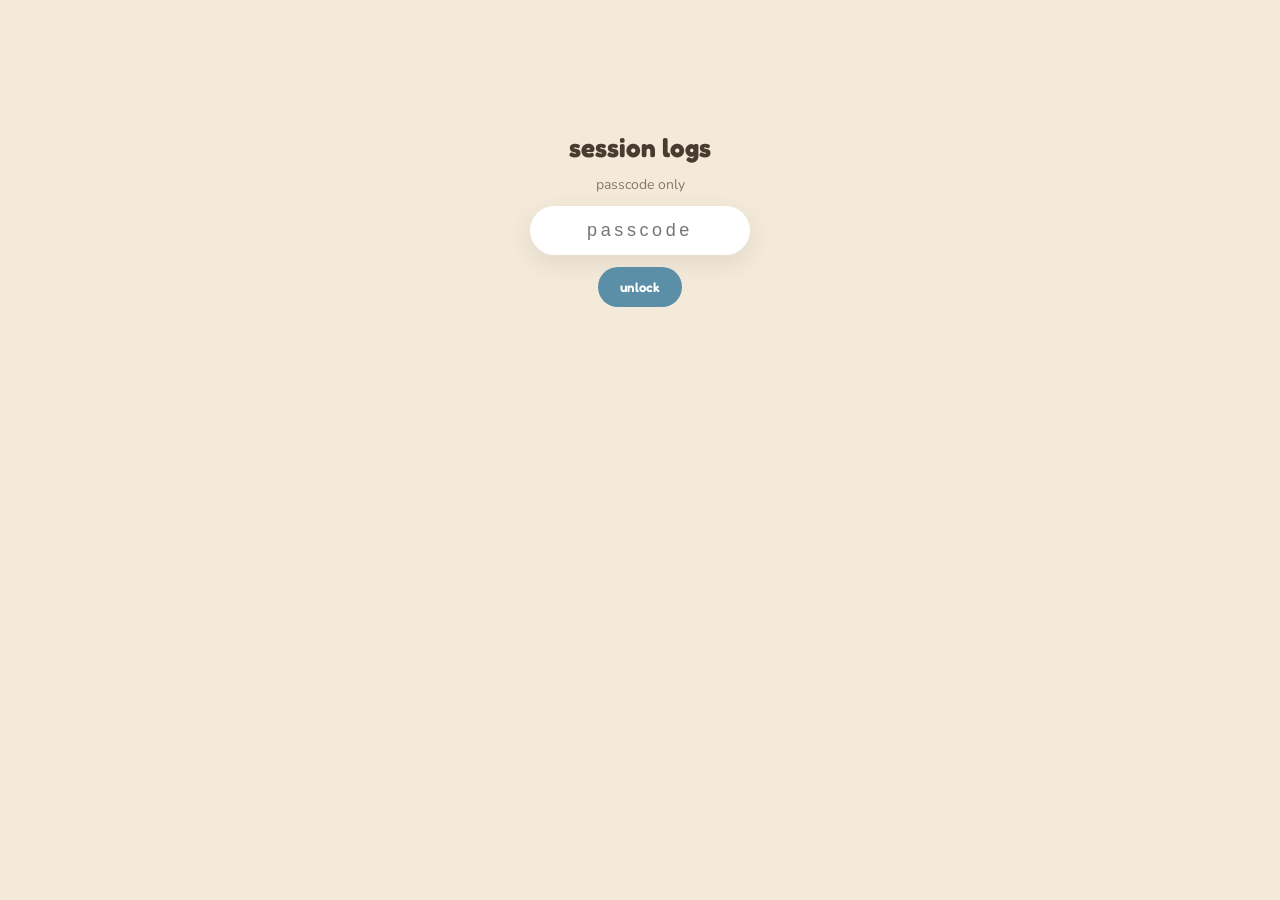
==== admin.html @ 88c5402f "Add session analytics and admin dashboard (passcode 0909)" ====
<!DOCTYPE html>
<html lang="en">
<head>
<meta charset="UTF-8">
<meta name="viewport" content="width=device-width, initial-scale=1.0">
<meta name="robots" content="noindex, nofollow">
<title>session logs</title>
<link rel="icon" href="https://adamnibosh.github.io/for-kasya-tersayang/favicon.svg" type="image/svg+xml">
<link href="https://fonts.googleapis.com/css2?family=Nunito:wght@400;600;700&family=Fredoka:wght@500;600&display=swap" rel="stylesheet">
<link rel="stylesheet" href="admin.css">
</head>
<body>
  <div class="admin-wrap">
    <section id="adminLock" class="admin-lock">
      <h1>session logs</h1>
      <p class="sub">passcode only</p>
      <input type="password" id="adminCode" inputmode="numeric" maxlength="8" placeholder="passcode" autocomplete="off">
      <button type="button" id="adminUnlock">unlock</button>
      <p class="err" id="adminErr" hidden>wrong passcode</p>
    </section>

    <section id="adminDash" class="admin-dash" hidden>
      <header class="admin-head">
        <div>
          <h1>kasya sessions</h1>
          <p id="adminMeta">loading…</p>
        </div>
        <button type="button" id="adminRefresh">refresh</button>
      </header>
      <div id="adminSessions" class="admin-sessions"></div>
    </section>
  </div>
  <script src="analytics-config.js"></script>
  <script src="admin.js"></script>
</body>
</html>
---- admin.css ----
:root {
  --cream: #F3EADA;
  --sky-deep: #5B8FA8;
  --pink-deep: #E08A9B;
  --brown: #4A3B30;
  --brown-soft: #8A7666;
  --white: #FFFEFB;
  --card: #fff;
}
* { box-sizing: border-box; margin: 0; padding: 0; }
body {
  font-family: 'Nunito', sans-serif;
  background: var(--cream);
  color: var(--brown);
  min-height: 100vh;
}
.admin-wrap { max-width: 720px; margin: 0 auto; padding: 24px 16px 40px; }
.admin-lock, .admin-dash { width: 100%; }
.admin-lock {
  margin-top: 12vh;
  text-align: center;
  display: flex;
  flex-direction: column;
  gap: 12px;
  align-items: center;
}
.admin-lock h1 {
  font-family: 'Fredoka', sans-serif;
  font-size: 26px;
}
.sub { color: var(--brown-soft); font-size: 14px; }
#adminCode {
  width: 100%;
  max-width: 220px;
  padding: 14px 16px;
  border: none;
  border-radius: 999px;
  font-size: 18px;
  text-align: center;
  letter-spacing: 0.2em;
  box-shadow: 0 8px 24px rgba(74,59,48,.1);
}
#adminUnlock, #adminRefresh {
  border: none;
  border-radius: 999px;
  padding: 12px 22px;
  font-family: 'Fredoka', sans-serif;
  font-weight: 600;
  background: var(--sky-deep);
  color: white;
  cursor: pointer;
}
.err { color: var(--pink-deep); font-size: 13px; font-weight: 700; }
.admin-head {
  display: flex;
  justify-content: space-between;
  align-items: flex-start;
  gap: 12px;
  margin-bottom: 18px;
}
.admin-head h1 {
  font-family: 'Fredoka', sans-serif;
  font-size: 24px;
}
#adminMeta { font-size: 13px; color: var(--brown-soft); margin-top: 4px; }
.admin-sessions { display: flex; flex-direction: column; gap: 14px; }
.session-card {
  background: var(--card);
  border-radius: 16px;
  padding: 14px 16px;
  box-shadow: 0 8px 24px rgba(74,59,48,.08);
}
.session-top {
  display: flex;
  justify-content: space-between;
  gap: 10px;
  margin-bottom: 8px;
  font-size: 12px;
  color: var(--brown-soft);
}
.session-loc {
  font-weight: 700;
  color: var(--sky-deep);
  font-size: 13px;
  margin-bottom: 10px;
}
.event {
  border-left: 3px solid var(--pink-deep);
  padding: 6px 0 6px 10px;
  margin: 6px 0;
  font-size: 13px;
}
.event strong { color: var(--brown); }
.event span { color: var(--brown-soft); font-size: 12px; display: block; margin-top: 2px; }
.empty {
  text-align: center;
  color: var(--brown-soft);
  padding: 40px 12px;
  font-size: 14px;
}
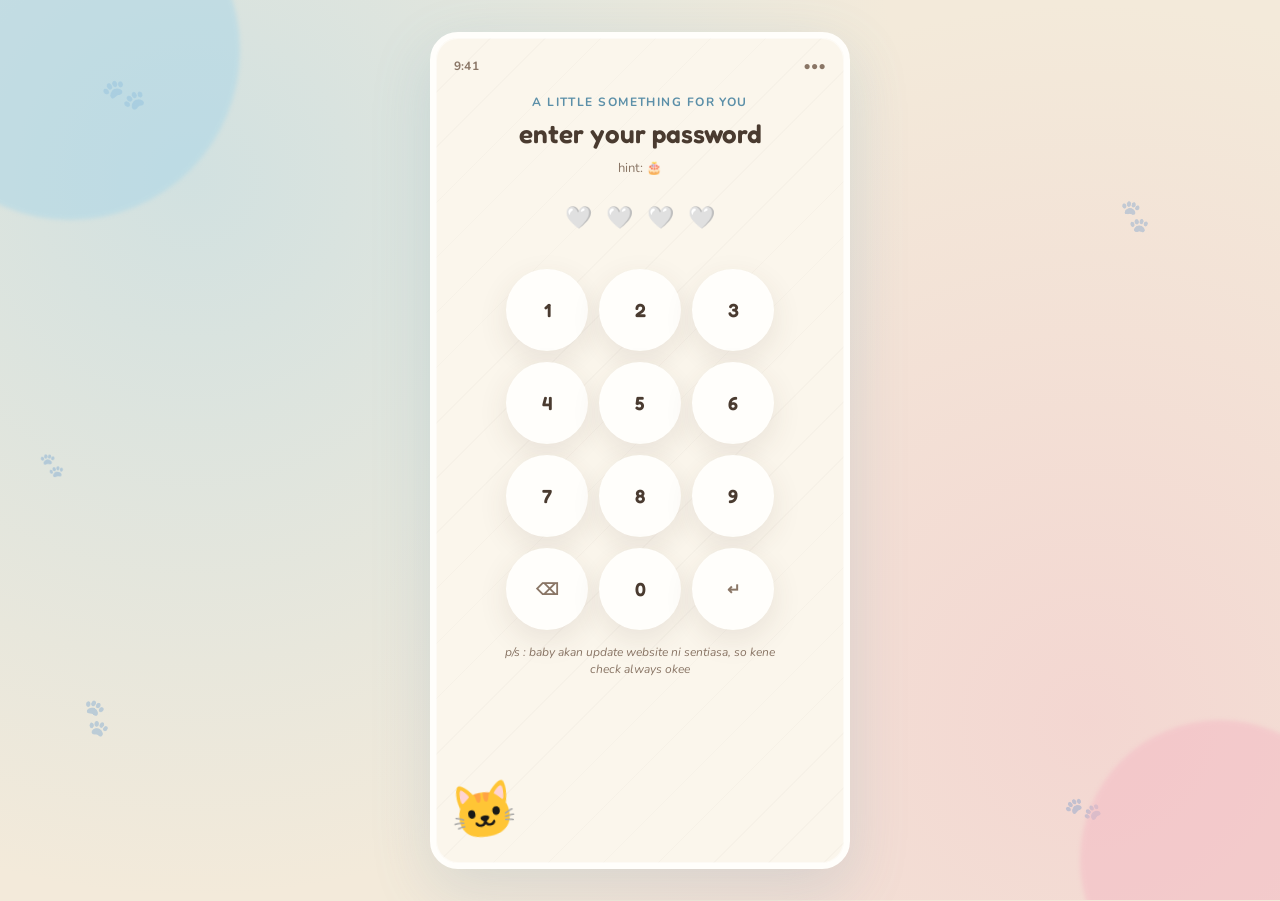
==== commit 58cd55c3: "Single keypad: 1406 site, 0909 admin logs" ====
--- a/admin.html
+++ b/admin.html
@@ -11,21 +11,16 @@
 </head>
 <body>
   <div class="admin-wrap">
-    <section id="adminLock" class="admin-lock">
-      <h1>session logs</h1>
-      <p class="sub">passcode only</p>
-      <input type="password" id="adminCode" inputmode="numeric" maxlength="8" placeholder="passcode" autocomplete="off">
-      <button type="button" id="adminUnlock">unlock</button>
-      <p class="err" id="adminErr" hidden>wrong passcode</p>
-    </section>
-
-    <section id="adminDash" class="admin-dash" hidden>
+    <section id="adminDash" class="admin-dash">
       <header class="admin-head">
         <div>
           <h1>kasya sessions</h1>
           <p id="adminMeta">loading…</p>
         </div>
-        <button type="button" id="adminRefresh">refresh</button>
+        <div class="admin-actions">
+          <button type="button" id="adminRefresh">refresh</button>
+          <a class="btn-back" href="index.html">← site</a>
+        </div>
       </header>
       <div id="adminSessions" class="admin-sessions"></div>
     </section>
--- a/admin.css
+++ b/admin.css
@@ -58,6 +58,18 @@
   gap: 12px;
   margin-bottom: 18px;
 }
+.admin-actions {
+  display: flex;
+  flex-direction: column;
+  gap: 8px;
+  align-items: flex-end;
+}
+.btn-back {
+  font-size: 13px;
+  font-weight: 700;
+  color: var(--sky-deep);
+  text-decoration: none;
+}
 .admin-head h1 {
   font-family: 'Fredoka', sans-serif;
   font-size: 24px;
